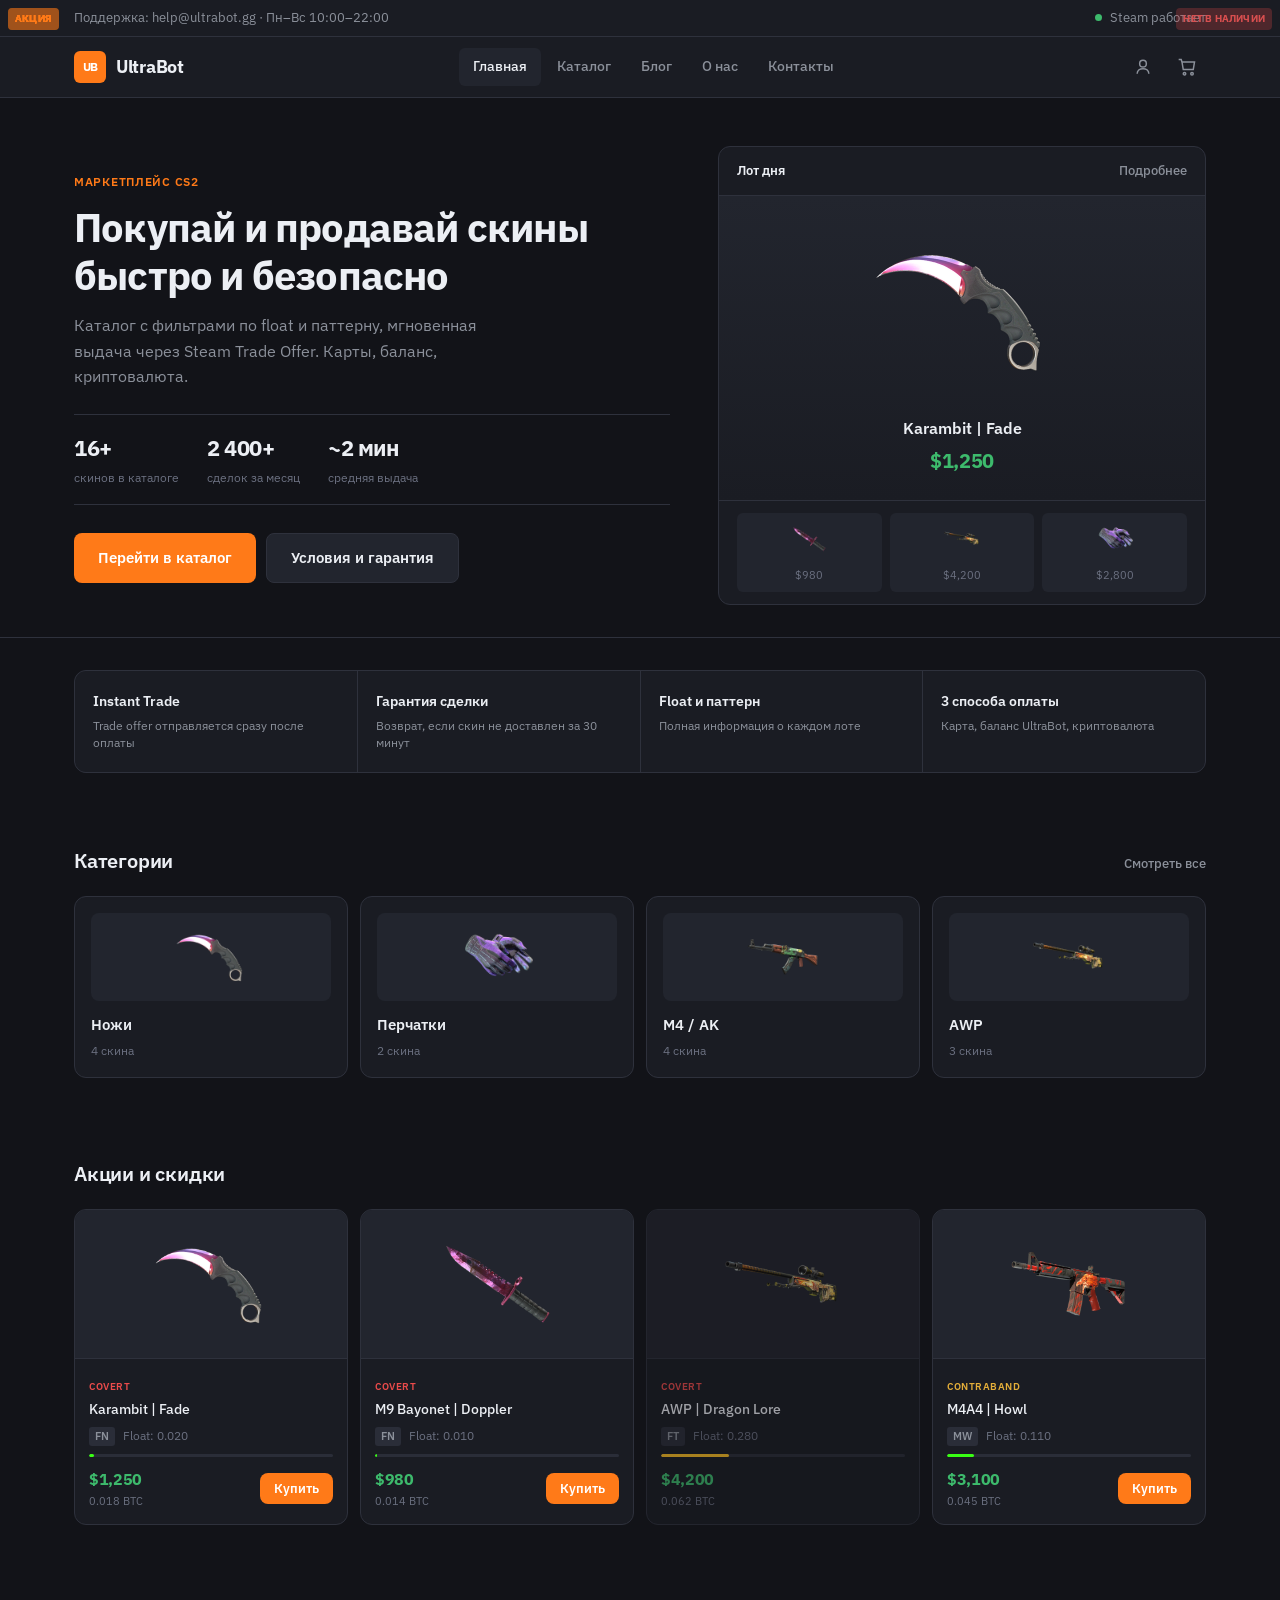
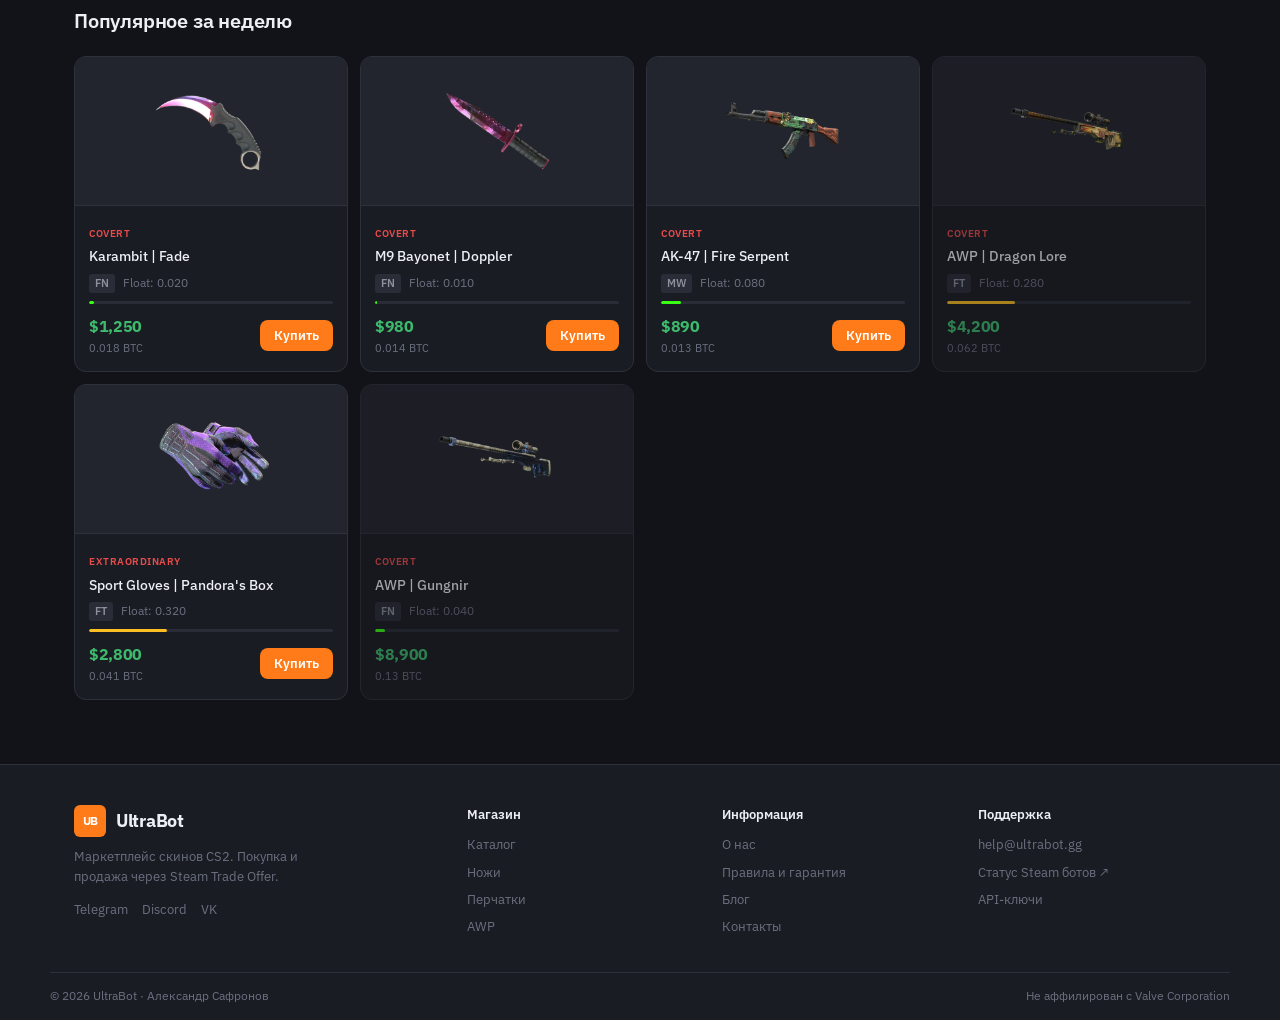
==== index.html @ 22d4b92a "Add UltraBot CS2 marketplace site (lab 3)" ====
<!DOCTYPE html>
<html lang="ru">
<head>
  <meta charset="UTF-8">
  <meta name="viewport" content="width=device-width, initial-scale=1.0">
  <title>UltraBot — маркетплейс скинов CS2</title>
  <link rel="stylesheet" href="css/style.css">
</head>
<body>
  <div id="site-header"></div>

  <section class="hero">
    <div class="container hero-grid">
      <div>
        <span class="hero-label">Маркетплейс CS2</span>
        <h1>Покупай и продавай скины быстро и безопасно</h1>
        <p>Каталог с фильтрами по float и паттерну, мгновенная выдача через Steam Trade Offer. Карты, баланс, криптовалюта.</p>
        <div class="hero-stats">
          <div class="hero-stat"><strong>16+</strong><span>скинов в каталоге</span></div>
          <div class="hero-stat"><strong>2 400+</strong><span>сделок за месяц</span></div>
          <div class="hero-stat"><strong>~2 мин</strong><span>средняя выдача</span></div>
        </div>
        <div class="hero-actions">
          <a href="catalog.html" class="btn btn-buy btn-lg">Перейти в каталог</a>
          <a href="rules.html" class="btn btn-ghost btn-lg">Условия и гарантия</a>
        </div>
      </div>
      <div class="hero-showcase" id="heroShowcase"></div>
    </div>
  </section>

  <div class="container">
    <div class="trust-strip">
      <div class="trust-item">
        <h4>Instant Trade</h4>
        <p>Trade offer отправляется сразу после оплаты</p>
      </div>
      <div class="trust-item">
        <h4>Гарантия сделки</h4>
        <p>Возврат, если скин не доставлен за 30 минут</p>
      </div>
      <div class="trust-item">
        <h4>Float и паттерн</h4>
        <p>Полная информация о каждом лоте</p>
      </div>
      <div class="trust-item">
        <h4>3 способа оплаты</h4>
        <p>Карта, баланс UltraBot, криптовалюта</p>
      </div>
    </div>
  </div>

  <section>
    <div class="container">
      <div class="section-header">
        <h2>Категории</h2>
        <a href="catalog.html" class="link-arrow">Смотреть все</a>
      </div>
      <div class="categories-grid" id="categories"></div>
    </div>
  </section>

  <section>
    <div class="container">
      <div class="section-header">
        <h2>Акции и скидки</h2>
      </div>
      <div class="skins-grid" id="hotSkins"></div>
    </div>
  </section>

  <section>
    <div class="container">
      <div class="section-header">
        <h2>Популярное за неделю</h2>
      </div>
      <div class="skins-grid" id="topSkins"></div>
    </div>
  </section>

  <div id="site-footer"></div>
  <script src="js/data.js"></script>
  <script src="js/main.js"></script>
  <script>initLayout("home"); initHome();</script>
</body>
</html>
---- css/style.css ----
@import url("https://fonts.googleapis.com/css2?family=IBM+Plex+Sans:wght@400;500;600;700&display=swap");

:root {
  --bg: #121318;
  --bg2: #1a1c23;
  --bg3: #22252e;
  --bg4: #2a2d38;
  --border: #2e313c;
  --border-light: #3a3d4a;
  --text: #eceff4;
  --muted: #8b909a;
  --muted2: #6b7080;
  --accent: #ff7a18;
  --accent-hover: #ff9142;
  --accent-soft: rgba(255, 122, 24, 0.12);
  --green: #3dba6c;
  --green-soft: rgba(61, 186, 108, 0.12);
  --danger: #e05252;
  --radius: 8px;
  --radius-lg: 12px;
  --font: "IBM Plex Sans", "Segoe UI", system-ui, sans-serif;
  --shadow: 0 1px 2px rgba(0, 0, 0, 0.25);
  --shadow-md: 0 4px 16px rgba(0, 0, 0, 0.35);
}

*, *::before, *::after { box-sizing: border-box; margin: 0; padding: 0; }

html { scroll-behavior: smooth; }

body {
  font-family: var(--font);
  background: var(--bg);
  color: var(--text);
  min-height: 100vh;
  line-height: 1.55;
  font-size: 15px;
  -webkit-font-smoothing: antialiased;
}

a { color: inherit; text-decoration: none; transition: color 0.15s, border-color 0.15s, background 0.15s; }
a:hover { color: var(--accent); }

.container { max-width: 1180px; margin: 0 auto; padding: 0 24px; }

/* Top bar */
.topbar {
  background: var(--bg2);
  border-bottom: 1px solid var(--border);
  font-size: 13px;
  color: var(--muted);
}
.topbar-inner {
  display: flex; align-items: center; justify-content: space-between;
  height: 36px; gap: 16px;
}
.topbar a { color: var(--muted); }
.topbar a:hover { color: var(--text); }
.topbar-status { display: flex; align-items: center; gap: 8px; }
.status-dot {
  width: 7px; height: 7px; border-radius: 50%; background: var(--green);
}

/* Header */
.header {
  position: sticky; top: 0; z-index: 100;
  background: var(--bg2);
  border-bottom: 1px solid var(--border);
}

.header-inner {
  display: flex; align-items: center; justify-content: space-between;
  height: 60px; gap: 20px;
}

.logo {
  display: flex; align-items: center; gap: 10px;
  font-size: 18px; font-weight: 700; color: var(--text); flex-shrink: 0;
}
.logo-mark {
  width: 32px; height: 32px; border-radius: 6px;
  background: var(--accent); color: #fff;
  display: flex; align-items: center; justify-content: center;
  font-size: 12px; font-weight: 700; letter-spacing: -0.5px;
}
.logo-text { letter-spacing: -0.3px; }

.nav { display: flex; gap: 2px; }
.nav-link {
  padding: 8px 14px; border-radius: 6px;
  color: var(--muted); font-size: 14px; font-weight: 500;
}
.nav-link:hover { color: var(--text); background: var(--bg3); }
.nav-link.active { color: var(--text); background: var(--bg3); }

.header-actions { display: flex; align-items: center; gap: 6px; }
.btn-icon {
  width: 38px; height: 38px; display: flex; align-items: center; justify-content: center;
  border-radius: 6px; background: transparent; border: none;
  color: var(--muted); position: relative; cursor: pointer;
}
.btn-icon:hover { background: var(--bg3); color: var(--text); }
.btn-icon svg { width: 20px; height: 20px; }

.cart-badge {
  position: absolute; top: 2px; right: 2px;
  background: var(--accent); color: #fff; font-size: 10px; font-weight: 600;
  min-width: 16px; height: 16px; border-radius: 8px; padding: 0 4px;
  display: flex; align-items: center; justify-content: center;
}
.cart-badge[hidden] { display: none; }

.burger {
  display: none; background: none; border: none;
  color: var(--text); font-size: 22px; cursor: pointer; padding: 4px;
}
.mobile-nav {
  display: none; flex-direction: column; padding: 8px 24px 16px;
  border-top: 1px solid var(--border); background: var(--bg2);
}
.mobile-nav a {
  padding: 12px 0; color: var(--muted); font-size: 14px;
  border-bottom: 1px solid var(--border);
}
.mobile-nav.open { display: flex; }

/* Buttons */
.btn {
  display: inline-flex; align-items: center; justify-content: center; gap: 8px;
  padding: 10px 20px; border-radius: var(--radius); border: none;
  font-family: inherit; font-size: 14px; font-weight: 600; cursor: pointer;
  transition: background 0.15s, opacity 0.15s;
}
.btn-buy { background: var(--accent); color: #fff; }
.btn-buy:hover { background: var(--accent-hover); }
.btn-ghost {
  background: var(--bg3); color: var(--text);
  border: 1px solid var(--border);
}
.btn-ghost:hover { border-color: var(--border-light); background: var(--bg4); }
.btn-sm { padding: 7px 14px; font-size: 13px; }
.btn-lg { padding: 12px 24px; font-size: 15px; }
.btn-full { width: 100%; }
.btn:disabled { opacity: 0.45; cursor: not-allowed; }

/* Hero */
.hero { padding: 48px 0 32px; border-bottom: 1px solid var(--border); }
.hero-grid {
  display: grid; grid-template-columns: 1.1fr 0.9fr; gap: 48px; align-items: center;
}
.hero-label {
  display: inline-block; font-size: 12px; font-weight: 600;
  text-transform: uppercase; letter-spacing: 0.06em;
  color: var(--accent); margin-bottom: 12px;
}
.hero h1 {
  font-size: clamp(28px, 4vw, 40px); font-weight: 700;
  line-height: 1.2; letter-spacing: -0.02em; margin-bottom: 14px;
}
.hero p {
  color: var(--muted); font-size: 16px; margin-bottom: 24px;
  max-width: 460px; line-height: 1.6;
}
.hero-stats {
  display: flex; gap: 28px; margin-bottom: 28px; padding: 16px 0;
  border-top: 1px solid var(--border); border-bottom: 1px solid var(--border);
}
.hero-stat strong {
  display: block; font-size: 22px; font-weight: 700;
  color: var(--text); letter-spacing: -0.02em;
}
.hero-stat span { font-size: 12px; color: var(--muted2); }
.hero-actions { display: flex; gap: 10px; flex-wrap: wrap; }

.hero-showcase {
  background: var(--bg2); border: 1px solid var(--border);
  border-radius: var(--radius-lg); overflow: hidden;
}
.hero-showcase-head {
  padding: 14px 18px; border-bottom: 1px solid var(--border);
  display: flex; justify-content: space-between; align-items: center;
  font-size: 13px; color: var(--muted);
}
.hero-showcase-head strong { color: var(--text); font-weight: 600; }
.hero-showcase-body {
  padding: 24px; display: flex; flex-direction: column;
  align-items: center; gap: 16px;
  background: linear-gradient(180deg, var(--bg3) 0%, var(--bg2) 100%);
}
.hero-showcase-body img {
  max-width: 280px; max-height: 180px; object-fit: contain;
}
.hero-showcase-meta { text-align: center; width: 100%; }
.hero-showcase-meta h3 { font-size: 16px; font-weight: 600; margin-bottom: 4px; }
.hero-showcase-meta .price { font-size: 20px; color: var(--green); }
.hero-showcase-foot {
  padding: 12px 18px; border-top: 1px solid var(--border);
  display: grid; grid-template-columns: 1fr 1fr 1fr; gap: 8px;
}
.hero-mini { text-align: center; padding: 8px 4px; border-radius: 6px; background: var(--bg3); color: inherit; }
.hero-mini:hover { background: var(--bg4); }
.hero-mini img { height: 36px; object-fit: contain; margin-bottom: 4px; }
.hero-mini span { display: block; font-size: 11px; color: var(--muted2); }

/* Sections */
section { padding: 40px 0; }
.section-header {
  display: flex; align-items: baseline; justify-content: space-between;
  margin-bottom: 20px; gap: 12px;
}
.section-header h2 { font-size: 20px; font-weight: 600; letter-spacing: -0.01em; }
.link-arrow { font-size: 13px; font-weight: 500; color: var(--muted); }
.link-arrow:hover { color: var(--accent); }

/* Trust strip */
.trust-strip {
  display: grid; grid-template-columns: repeat(4, 1fr);
  gap: 1px; background: var(--border);
  border: 1px solid var(--border); border-radius: var(--radius-lg);
  overflow: hidden; margin: 32px 0;
}
.trust-item {
  background: var(--bg2); padding: 20px 18px;
}
.trust-item h4 { font-size: 14px; font-weight: 600; margin-bottom: 4px; }
.trust-item p { font-size: 12px; color: var(--muted); line-height: 1.45; }

/* Categories */
.categories-grid {
  display: grid; grid-template-columns: repeat(4, 1fr); gap: 12px;
}
.category-card {
  background: var(--bg2); border: 1px solid var(--border);
  border-radius: var(--radius-lg); padding: 16px;
  transition: border-color 0.15s;
  color: var(--text);
}
.category-card:hover { border-color: var(--border-light); }
.cat-preview {
  height: 88px; margin-bottom: 12px;
  display: flex; align-items: center; justify-content: center;
  background: var(--bg3); border-radius: var(--radius);
}
.cat-preview img {
  max-height: 72px; max-width: 100%; object-fit: contain;
}
.category-card h3 { font-size: 15px; font-weight: 600; margin-bottom: 2px; }
.category-card span { color: var(--muted2); font-size: 12px; }

/* Skin cards */
.skins-grid {
  display: grid; grid-template-columns: repeat(auto-fill, minmax(220px, 1fr)); gap: 12px;
}
.skin-card {
  background: var(--bg2); border: 1px solid var(--border);
  border-radius: var(--radius-lg); overflow: hidden;
  transition: border-color 0.15s;
}
.skin-card:hover { border-color: var(--border-light); }
.skin-card.out-of-stock { opacity: 0.65; }

.badge-hot, .badge-oos {
  position: absolute; top: 8px; z-index: 2;
  font-size: 10px; font-weight: 600; padding: 3px 7px; border-radius: 4px;
  letter-spacing: 0.02em; text-transform: uppercase;
}
.badge-hot { left: 8px; background: var(--accent-soft); color: var(--accent); }
.badge-oos { right: 8px; background: rgba(224, 82, 82, 0.15); color: var(--danger); }

.skin-preview {
  display: block; height: 148px; position: relative; overflow: hidden;
  background: var(--bg3);
}
.skin-3d {
  height: 100%; display: flex; align-items: center; justify-content: center;
  padding: 16px;
}
.skin-img {
  max-width: 100%; max-height: 116px; object-fit: contain;
  transition: transform 0.2s;
}
.skin-card:hover .skin-img { transform: scale(1.03); }

.skin-info { padding: 14px; border-top: 1px solid var(--border); }
.skin-rarity {
  font-size: 10px; font-weight: 600; text-transform: uppercase;
  letter-spacing: 0.05em;
}
.skin-info h3 { font-size: 14px; font-weight: 500; margin: 4px 0 8px; line-height: 1.35; }
.skin-info h3 a { color: var(--text); }
.skin-info h3 a:hover { color: var(--accent); }
.skin-meta {
  display: flex; gap: 8px; font-size: 12px; color: var(--muted2); margin-bottom: 8px;
}
.quality {
  background: var(--bg4); padding: 1px 6px; border-radius: 3px;
  font-size: 11px; font-weight: 600; color: var(--muted);
}

.float-bar { height: 3px; background: var(--bg4); border-radius: 2px; margin-bottom: 10px; overflow: hidden; }
.float-bar.large { height: 4px; margin: 14px 0; }
.float-fill { height: 100%; border-radius: 2px; }

.skin-price-row { display: flex; align-items: center; justify-content: space-between; gap: 8px; }
.price { font-size: 16px; font-weight: 700; color: var(--green); letter-spacing: -0.02em; }
.price.big { font-size: 28px; }
.price-crypto { display: block; font-size: 11px; color: var(--muted2); margin-top: 1px; }

/* Page header */
.page-header { padding: 32px 0 20px; }
.page-header h1 { font-size: 26px; font-weight: 600; letter-spacing: -0.02em; margin-bottom: 6px; }
.page-header p { color: var(--muted); font-size: 14px; }

/* Catalog */
.catalog-layout {
  display: grid; grid-template-columns: 240px 1fr; gap: 20px;
  padding-bottom: 48px;
}
.filters {
  background: var(--bg2); border: 1px solid var(--border);
  border-radius: var(--radius-lg); padding: 18px;
  height: fit-content; position: sticky; top: 72px;
}
.filters h3 {
  font-size: 14px; font-weight: 600; margin-bottom: 14px;
  padding-bottom: 10px; border-bottom: 1px solid var(--border);
}
.filter-group { margin-bottom: 14px; }
.filter-group label { display: block; font-size: 12px; color: var(--muted); margin-bottom: 5px; }
.filter-group select, .filter-group input[type="text"] {
  width: 100%; padding: 8px 10px; border-radius: var(--radius);
  background: var(--bg3); border: 1px solid var(--border); color: var(--text);
  font-family: inherit; font-size: 13px;
}
.filter-group select:focus, .filter-group input:focus { outline: none; border-color: var(--border-light); }
.filter-group input[type="range"] { width: 100%; accent-color: var(--accent); }
.filter-cats { display: flex; flex-wrap: wrap; gap: 5px; margin-bottom: 14px; }
.cat-filter {
  padding: 5px 10px; border-radius: 5px; font-size: 12px;
  background: var(--bg3); border: 1px solid var(--border); color: var(--muted);
  cursor: pointer; font-family: inherit;
}
.cat-filter.active { background: var(--accent-soft); border-color: var(--accent); color: var(--accent); }
.cat-filter:hover:not(.active) { border-color: var(--border-light); color: var(--text); }
.filter-check { display: flex; align-items: center; gap: 8px; font-size: 13px; color: var(--muted); cursor: pointer; }
.catalog-toolbar { margin-bottom: 14px; font-size: 13px; color: var(--muted); }
.catalog-toolbar strong { color: var(--text); font-weight: 600; }

/* Skin detail */
.skin-detail-grid {
  display: grid; grid-template-columns: 1fr 1fr; gap: 32px;
  padding-bottom: 48px;
}
.viewer-3d {
  height: 340px; border-radius: var(--radius-lg);
  background: var(--bg2); border: 1px solid var(--border);
  display: flex; align-items: center; justify-content: center;
  overflow: hidden;
}
.viewer-model { display: flex; align-items: center; justify-content: center; }
.viewer-img { max-width: 300px; max-height: 240px; object-fit: contain; }
.viewer-hint { font-size: 12px; color: var(--muted2); margin: 10px 0; text-align: center; }
.viewer-controls {
  display: flex; align-items: center; justify-content: center; gap: 12px;
  font-size: 13px; color: var(--muted);
}

.skin-detail-info h1 { font-size: 24px; font-weight: 600; margin: 6px 0 18px; letter-spacing: -0.02em; }
.detail-stats {
  display: grid; grid-template-columns: repeat(2, 1fr); gap: 8px; margin-bottom: 6px;
}
.stat-box {
  background: var(--bg2); border: 1px solid var(--border);
  border-radius: var(--radius); padding: 12px 14px;
}
.stat-box span { display: block; font-size: 11px; color: var(--muted2); margin-bottom: 2px; }
.stat-box strong { font-size: 15px; font-weight: 600; }
.price-block { margin: 18px 0; padding: 16px 0; border-top: 1px solid var(--border); border-bottom: 1px solid var(--border); }
.detail-actions { display: flex; gap: 10px; flex-wrap: wrap; margin-bottom: 24px; }
.history-block h3 { font-size: 14px; font-weight: 600; margin-bottom: 10px; color: var(--muted); }
.history-table { width: 100%; border-collapse: collapse; font-size: 13px; }
.history-table td { padding: 9px 0; border-bottom: 1px solid var(--border); color: var(--muted); }
.history-table td:nth-child(2) { color: var(--green); font-weight: 600; }

/* Cart */
.cart-layout { display: grid; grid-template-columns: 1fr 320px; gap: 20px; padding-bottom: 48px; }
.cart-item {
  display: grid; grid-template-columns: 56px 1fr auto auto auto;
  align-items: center; gap: 14px; padding: 14px;
  background: var(--bg2); border: 1px solid var(--border);
  border-radius: var(--radius-lg); margin-bottom: 8px;
}
.cart-item-preview {
  width: 56px; height: 56px; border-radius: var(--radius);
  background: var(--bg3); display: flex; align-items: center;
  justify-content: center; overflow: hidden; padding: 4px;
}
.cart-img { width: 100%; height: 100%; object-fit: contain; }
.cart-item-info h3 { font-size: 14px; font-weight: 500; }
.cart-item-info span { font-size: 12px; color: var(--muted2); }
.cart-item-qty { display: flex; align-items: center; gap: 6px; font-size: 14px; }
.cart-item-qty button {
  width: 28px; height: 28px; border-radius: 5px;
  background: var(--bg3); border: 1px solid var(--border);
  color: var(--text); cursor: pointer; font-size: 16px; line-height: 1;
}
.cart-item-qty button:hover { border-color: var(--border-light); }
.cart-item-price { font-weight: 600; color: var(--green); white-space: nowrap; font-size: 15px; }
.cart-remove {
  background: none; border: none; color: var(--muted2);
  cursor: pointer; font-size: 18px; padding: 4px;
}
.cart-remove:hover { color: var(--danger); }

.checkout-panel {
  background: var(--bg2); border: 1px solid var(--border);
  border-radius: var(--radius-lg); padding: 20px;
  height: fit-content; position: sticky; top: 72px;
}
.checkout-panel h2 { font-size: 16px; font-weight: 600; margin-bottom: 14px; }
.checkout-panel h3 { font-size: 12px; font-weight: 600; margin: 14px 0 8px; color: var(--muted2); text-transform: uppercase; letter-spacing: 0.04em; }
.checkout-row { display: flex; justify-content: space-between; padding: 5px 0; font-size: 14px; color: var(--muted); }
.checkout-row.total {
  font-size: 16px; font-weight: 600; color: var(--text);
  border-top: 1px solid var(--border); padding-top: 12px; margin: 8px 0 14px;
}
.checkout-row.total span:last-child { color: var(--green); }
.radio-card {
  display: flex; align-items: center; gap: 8px; padding: 10px 12px;
  background: var(--bg3); border: 1px solid var(--border);
  border-radius: var(--radius); margin-bottom: 5px;
  font-size: 13px; cursor: pointer; color: var(--muted);
}
.radio-card:has(input:checked) { border-color: var(--accent); color: var(--text); background: var(--accent-soft); }

.empty-cart, .empty-msg { text-align: center; padding: 48px 20px; color: var(--muted); }
.empty-cart p { font-size: 16px; margin-bottom: 16px; }

/* Account */
.account-grid { display: grid; grid-template-columns: 220px 1fr; gap: 20px; padding-bottom: 48px; }
.account-sidebar {
  background: var(--bg2); border: 1px solid var(--border);
  border-radius: var(--radius-lg); padding: 18px; height: fit-content;
}
.user-card { text-align: center; padding-bottom: 14px; border-bottom: 1px solid var(--border); margin-bottom: 10px; }
.avatar {
  width: 56px; height: 56px; border-radius: 50%; margin: 0 auto 8px;
  background: var(--bg4); border: 2px solid var(--border);
  display: flex; align-items: center; justify-content: center;
  font-weight: 600; font-size: 16px; color: var(--muted);
}
.user-card h3 { font-size: 15px; font-weight: 600; }
.user-card span { font-size: 12px; color: var(--muted2); }
.account-nav a {
  display: block; padding: 9px 10px; border-radius: var(--radius);
  color: var(--muted); font-size: 13px; margin-bottom: 2px;
}
.account-nav a.active, .account-nav a:hover { background: var(--bg3); color: var(--text); }
.account-nav a.active { font-weight: 500; }

.balance-card {
  background: var(--bg2); border: 1px solid var(--border);
  border-radius: var(--radius-lg); padding: 20px;
  display: flex; align-items: center; gap: 14px; margin-bottom: 24px;
}
.balance-card span { color: var(--muted2); font-size: 12px; display: block; margin-bottom: 2px; }
.balance-card strong { font-size: 26px; flex: 1; color: var(--green); font-weight: 700; letter-spacing: -0.02em; }

.account-main h2 {
  font-size: 16px; font-weight: 600; margin-bottom: 12px;
  padding-bottom: 8px; border-bottom: 1px solid var(--border);
}
.data-table { width: 100%; border-collapse: collapse; font-size: 13px; margin-bottom: 28px; }
.data-table th {
  text-align: left; padding: 10px 12px; color: var(--muted2);
  border-bottom: 1px solid var(--border); font-weight: 500; font-size: 12px;
}
.data-table td { padding: 11px 12px; border-bottom: 1px solid var(--border); }
.history-skin-cell { display: flex; align-items: center; gap: 10px; }
.table-skin-img { width: 36px; height: 28px; object-fit: contain; }
.status { font-size: 11px; padding: 3px 8px; border-radius: 4px; font-weight: 500; }
.status.ok { background: var(--green-soft); color: var(--green); }

.buffer-grid { display: flex; gap: 10px; margin-bottom: 28px; flex-wrap: wrap; }
.buffer-item, .buffer-empty {
  width: 96px; height: 72px; border-radius: var(--radius);
  background: var(--bg3); border: 1px solid var(--border);
  display: flex; align-items: center; justify-content: center;
  overflow: hidden; padding: 6px;
}
.buffer-empty { color: var(--muted2); font-size: 11px; border-style: dashed; }
.buffer-img { width: 100%; height: 100%; object-fit: contain; }

.api-block {
  display: flex; align-items: center; gap: 10px;
  background: var(--bg2); border: 1px solid var(--border);
  border-radius: var(--radius-lg); padding: 12px 16px;
}
.api-block code { font-size: 12px; color: var(--muted); flex: 1; word-break: break-all; font-family: "Consolas", monospace; }

/* Blog */
.blog-grid {
  display: grid; grid-template-columns: repeat(auto-fill, minmax(260px, 1fr));
  gap: 12px; padding-bottom: 48px;
}
.blog-card {
  background: var(--bg2); border: 1px solid var(--border);
  border-radius: var(--radius-lg); overflow: hidden;
  transition: border-color 0.15s;
}
.blog-card:hover { border-color: var(--border-light); }
.blog-thumb {
  height: 120px; background: var(--bg3);
  display: flex; align-items: center; justify-content: center;
  border-bottom: 1px solid var(--border);
}
.blog-thumb img { max-height: 96px; max-width: 85%; object-fit: contain; }
.blog-card .blog-tag,
.blog-card time,
.blog-card h3,
.blog-card p,
.blog-card .link-arrow { margin-left: 18px; margin-right: 18px; }
.blog-card .blog-tag { margin-top: 14px; }
.blog-card .link-arrow { display: inline-block; margin-bottom: 18px; font-size: 13px; }
.blog-tag {
  display: inline-block; font-size: 10px; font-weight: 600;
  background: var(--bg4); color: var(--muted); text-transform: uppercase;
  letter-spacing: 0.04em; padding: 3px 7px; border-radius: 3px; margin-bottom: 6px;
}
.blog-card time { font-size: 12px; color: var(--muted2); display: block; margin-bottom: 6px; }
.blog-card h3 { font-size: 15px; font-weight: 600; margin-bottom: 6px; line-height: 1.4; }
.blog-card p { font-size: 13px; color: var(--muted); margin-bottom: 10px; line-height: 1.5; }

/* Content pages */
.content-page { max-width: 720px; padding-bottom: 48px; }
.content-page h2 {
  font-size: 18px; font-weight: 600; margin: 28px 0 10px;
  letter-spacing: -0.01em;
}
.content-page p, .content-page li { color: var(--muted); margin-bottom: 10px; font-size: 14px; line-height: 1.65; }
.content-page ul { padding-left: 18px; margin-bottom: 14px; }
.content-page strong { color: var(--text); font-weight: 600; }

.contact-grid { display: grid; grid-template-columns: 1fr 1fr; gap: 16px; padding-bottom: 48px; }
.contact-card {
  background: var(--bg2); border: 1px solid var(--border);
  border-radius: var(--radius-lg); padding: 22px;
}
.contact-card h3 { margin-bottom: 12px; font-size: 15px; font-weight: 600; }
.contact-card p { color: var(--muted); font-size: 14px; margin-bottom: 6px; }
.contact-form { display: flex; flex-direction: column; gap: 10px; }
.contact-form input, .contact-form textarea {
  padding: 10px 12px; border-radius: var(--radius);
  background: var(--bg3); border: 1px solid var(--border); color: var(--text);
  font-family: inherit; font-size: 14px;
}
.contact-form input:focus, .contact-form textarea:focus { outline: none; border-color: var(--border-light); }
.contact-form textarea { min-height: 110px; resize: vertical; }

/* Footer */
.footer {
  background: var(--bg2); border-top: 1px solid var(--border);
  padding: 40px 0 0; margin-top: 24px;
}
.footer-grid {
  display: grid; grid-template-columns: 1.6fr 1fr 1fr 1fr; gap: 28px;
  padding-bottom: 28px;
}
.footer-brand p { color: var(--muted2); font-size: 13px; margin: 10px 0 14px; max-width: 260px; line-height: 1.5; }
.footer h4 { font-size: 13px; font-weight: 600; margin-bottom: 10px; color: var(--text); }
.footer a { display: block; color: var(--muted2); font-size: 13px; margin-bottom: 7px; }
.footer a:hover { color: var(--text); }
.socials { display: flex; gap: 14px; }
.socials a { display: inline; font-size: 13px; }
.footer-bottom {
  display: flex; justify-content: space-between; padding: 14px 0;
  border-top: 1px solid var(--border); font-size: 12px; color: var(--muted2);
}

/* Toast */
.toast {
  position: fixed; bottom: 20px; right: 20px; z-index: 999;
  background: var(--bg3); border: 1px solid var(--border-light);
  color: var(--text); padding: 12px 18px; border-radius: var(--radius);
  font-size: 13px; box-shadow: var(--shadow-md);
  transform: translateY(60px); opacity: 0; transition: 0.25s ease;
}
.toast.show { transform: translateY(0); opacity: 1; }

/* Responsive */
@media (max-width: 900px) {
  .hero-grid, .skin-detail-grid, .cart-layout, .account-grid, .catalog-layout, .contact-grid { grid-template-columns: 1fr; }
  .categories-grid, .trust-strip { grid-template-columns: repeat(2, 1fr); }
  .footer-grid { grid-template-columns: 1fr 1fr; }
  .nav, .header-actions { display: none; }
  .burger { display: block; }
  .filters { position: static; }
  .cart-item { grid-template-columns: 48px 1fr; gap: 8px; }
  .cart-item-qty, .cart-item-price, .cart-remove { grid-column: 2; }
  .hero-stats { gap: 16px; }
}

@media (max-width: 500px) {
  .categories-grid, .trust-strip { grid-template-columns: 1fr; }
  .footer-grid { grid-template-columns: 1fr; }
  .footer-bottom { flex-direction: column; gap: 4px; }
  .hero-showcase-foot { grid-template-columns: 1fr; }
}
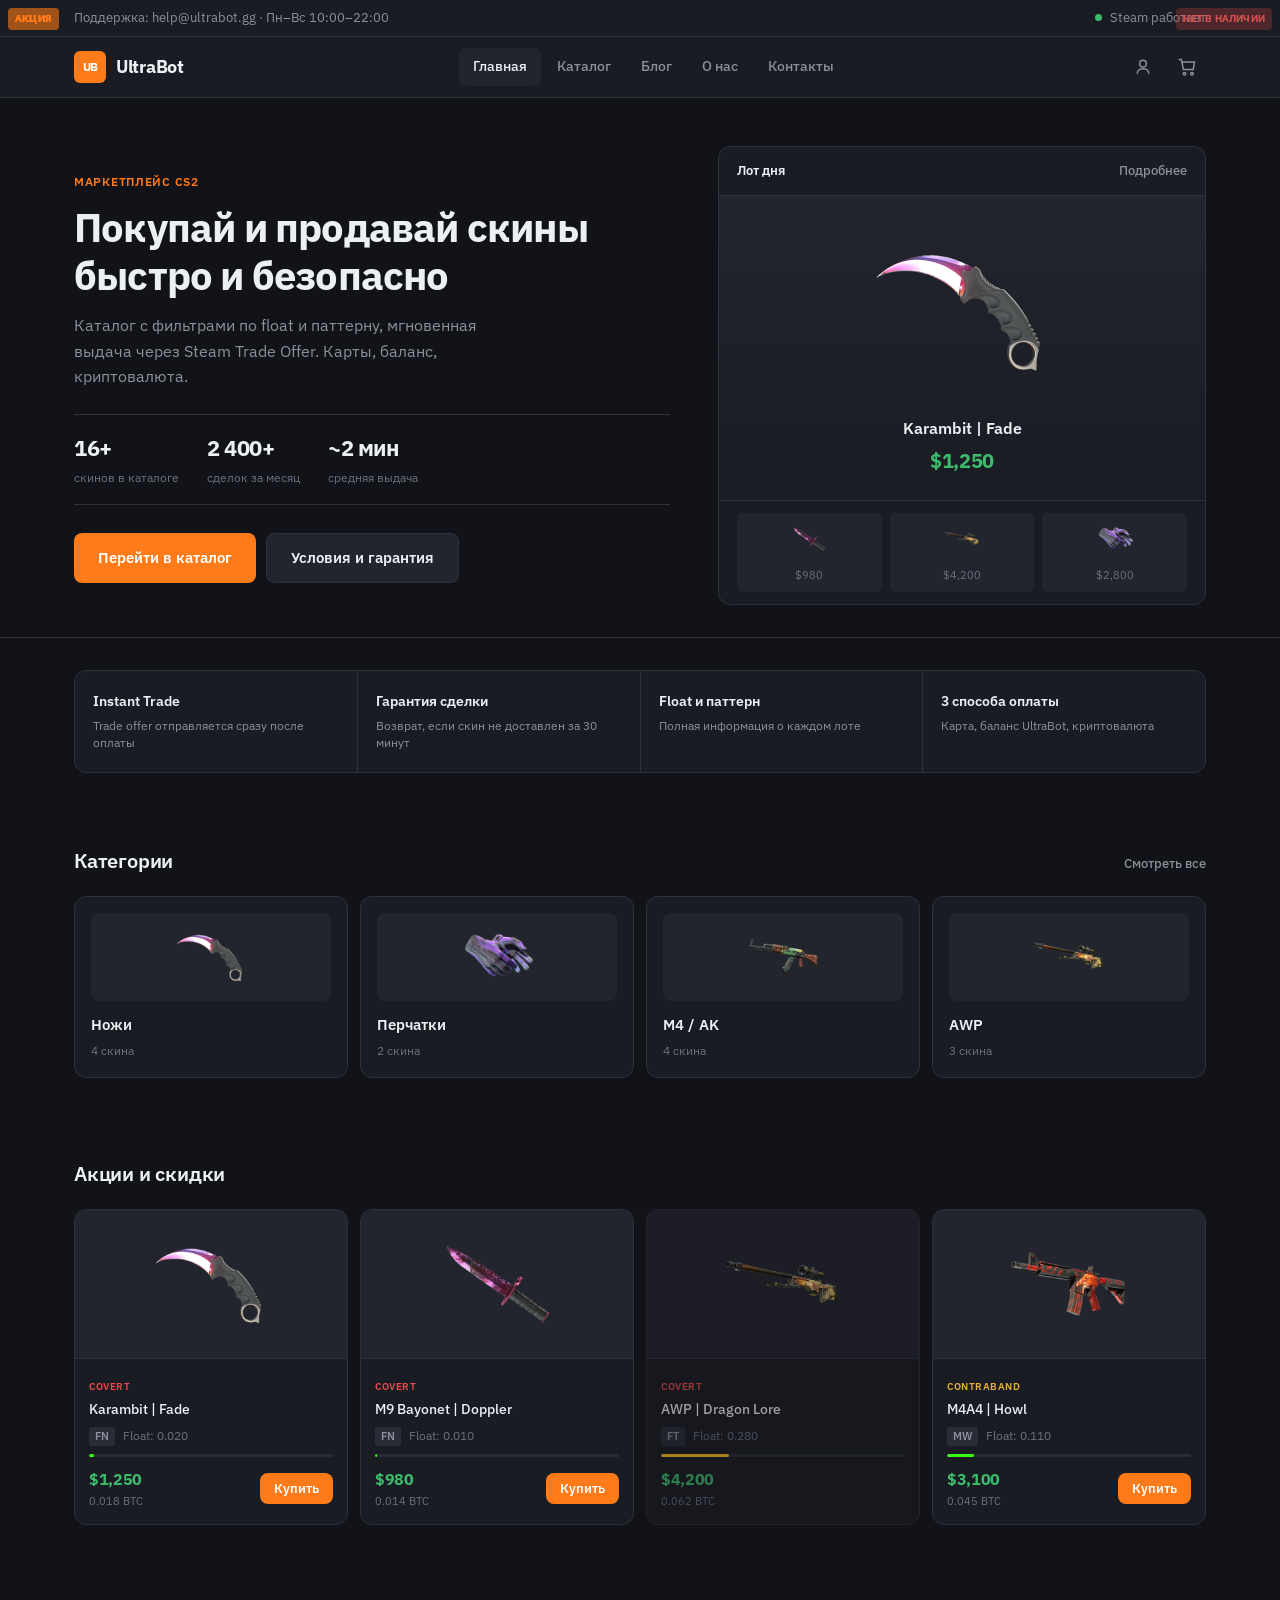
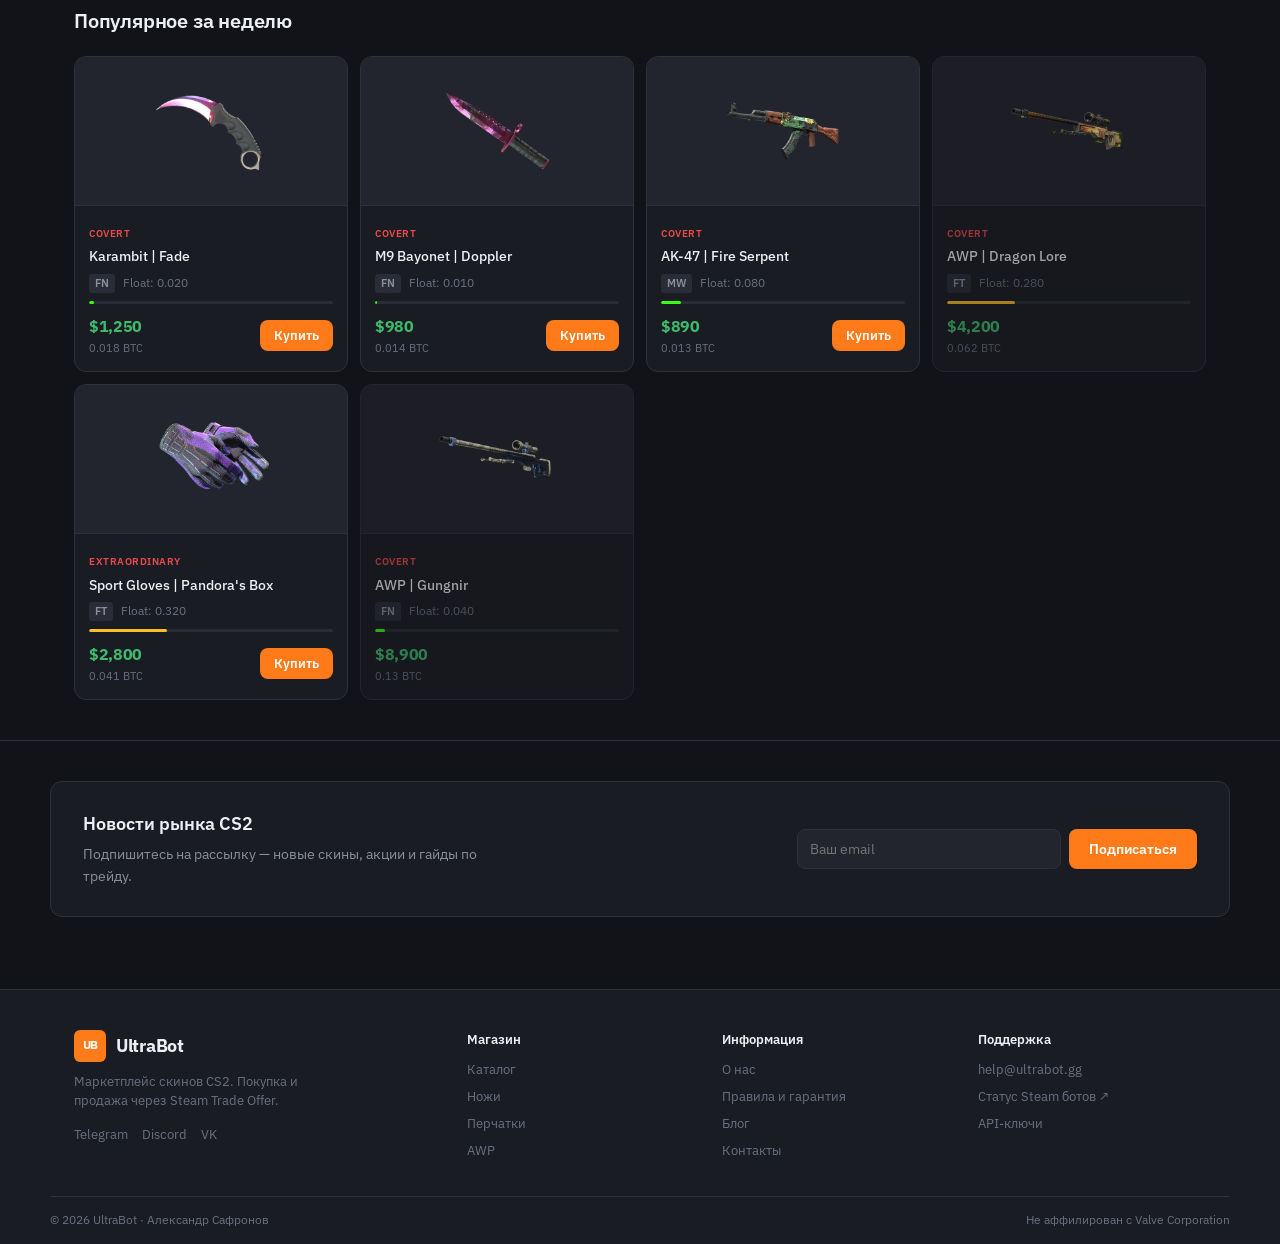
==== commit 71a15330: "Add JS form handlers for lab assignment" ====
--- a/index.html
+++ b/index.html
@@ -78,9 +78,23 @@
     </div>
   </section>
 
+  <section class="subscribe-section">
+    <div class="container subscribe-box">
+      <div>
+        <h2>Новости рынка CS2</h2>
+        <p>Подпишитесь на рассылку — новые скины, акции и гайды по трейду.</p>
+      </div>
+      <form class="subscribe-form" id="subscribeForm" novalidate>
+        <input type="email" name="email" placeholder="Ваш email" required>
+        <button type="submit" class="btn btn-buy">Подписаться</button>
+      </form>
+    </div>
+  </section>
+
   <div id="site-footer"></div>
   <script src="js/data.js"></script>
   <script src="js/main.js"></script>
-  <script>initLayout("home"); initHome();</script>
+  <script src="js/forms.js"></script>
+  <script>initLayout("home"); initHome(); initSubscribeForm();</script>
 </body>
 </html>
--- a/css/style.css
+++ b/css/style.css
@@ -341,7 +341,37 @@
 }
 .cat-filter.active { background: var(--accent-soft); border-color: var(--accent); color: var(--accent); }
 .cat-filter:hover:not(.active) { border-color: var(--border-light); color: var(--text); }
-.filter-check { display: flex; align-items: center; gap: 8px; font-size: 13px; color: var(--muted); cursor: pointer; }
+.filter-check { display: flex; align-items: center; gap: 8px; font-size: 13px; color: var(--muted); cursor: pointer; margin-bottom: 14px; }
+.filter-actions { display: flex; gap: 8px; }
+.filter-actions .btn { flex: 1; }
+
+.form-error {
+  font-size: 13px; color: var(--danger); margin-bottom: 10px;
+  padding: 8px 10px; background: rgba(224, 82, 82, 0.1);
+  border-radius: var(--radius); border: 1px solid rgba(224, 82, 82, 0.25);
+}
+.form-error[hidden] { display: none; }
+
+.subscribe-section { padding: 40px 0 48px; border-top: 1px solid var(--border); }
+.subscribe-box {
+  display: flex; align-items: center; justify-content: space-between; gap: 24px;
+  background: var(--bg2); border: 1px solid var(--border);
+  border-radius: var(--radius-lg); padding: 28px 32px; flex-wrap: wrap;
+}
+.subscribe-box h2 { font-size: 18px; font-weight: 600; margin-bottom: 6px; }
+.subscribe-box p { font-size: 14px; color: var(--muted); max-width: 420px; }
+.subscribe-form { display: flex; gap: 8px; flex: 1; min-width: 260px; max-width: 400px; }
+.subscribe-form input {
+  flex: 1; padding: 10px 12px; border-radius: var(--radius);
+  background: var(--bg3); border: 1px solid var(--border); color: var(--text);
+  font-family: inherit; font-size: 14px;
+}
+.checkout-panel .filter-group label { display: block; font-size: 12px; color: var(--muted); margin-bottom: 5px; }
+.checkout-panel .filter-group input {
+  width: 100%; padding: 8px 10px; border-radius: var(--radius);
+  background: var(--bg3); border: 1px solid var(--border); color: var(--text);
+  font-family: inherit; font-size: 13px;
+}
 .catalog-toolbar { margin-bottom: 14px; font-size: 13px; color: var(--muted); }
 .catalog-toolbar strong { color: var(--text); font-weight: 600; }
 
@@ -460,10 +490,17 @@
 .balance-card {
   background: var(--bg2); border: 1px solid var(--border);
   border-radius: var(--radius-lg); padding: 20px;
-  display: flex; align-items: center; gap: 14px; margin-bottom: 24px;
+  display: flex; align-items: center; justify-content: space-between; gap: 14px;
+  margin-bottom: 24px; flex-wrap: wrap;
 }
 .balance-card span { color: var(--muted2); font-size: 12px; display: block; margin-bottom: 2px; }
-.balance-card strong { font-size: 26px; flex: 1; color: var(--green); font-weight: 700; letter-spacing: -0.02em; }
+.balance-card strong { font-size: 26px; color: var(--green); font-weight: 700; letter-spacing: -0.02em; }
+.deposit-form { display: flex; gap: 8px; align-items: center; }
+.deposit-form input {
+  width: 110px; padding: 8px 10px; border-radius: var(--radius);
+  background: var(--bg3); border: 1px solid var(--border); color: var(--text);
+  font-family: inherit; font-size: 14px;
+}
 
 .account-main h2 {
   font-size: 16px; font-weight: 600; margin-bottom: 12px;
